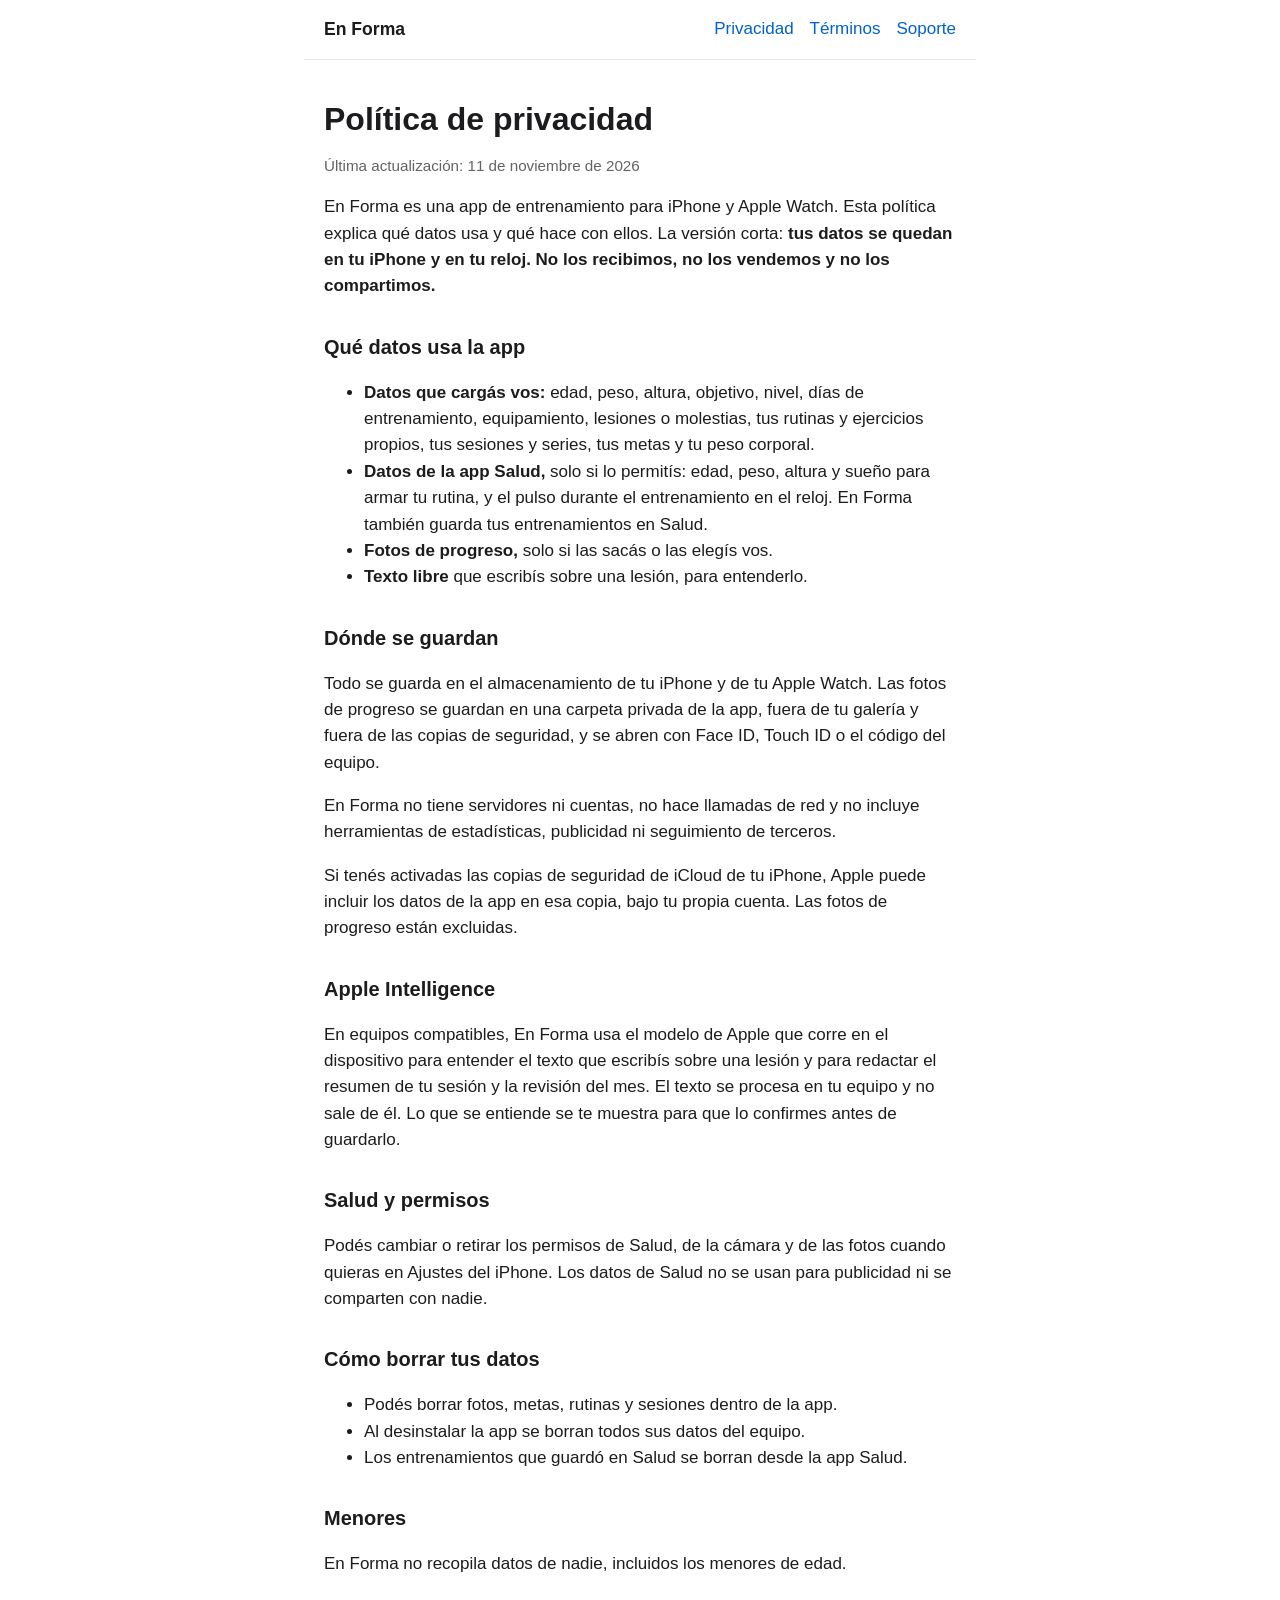
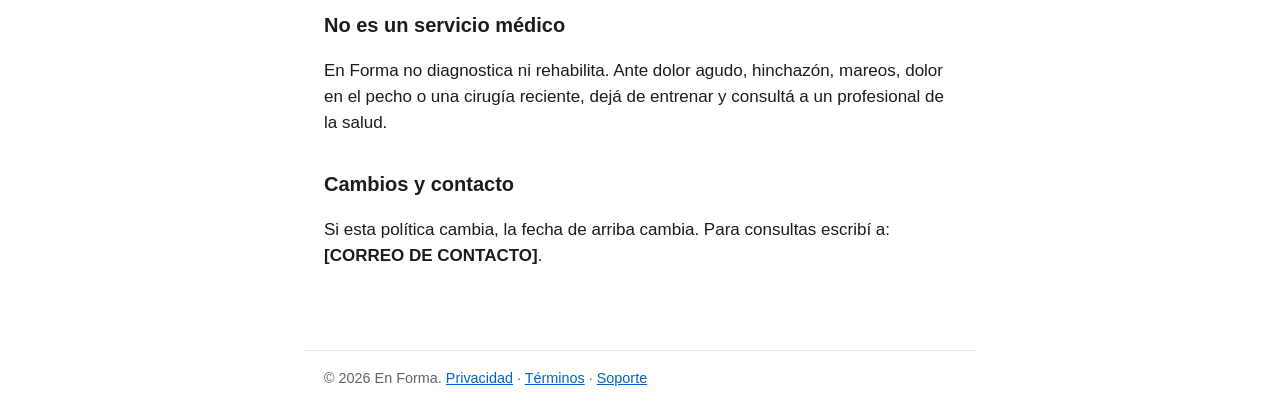
==== privacidad.html @ 7356922c "Sitio de En Forma: inicio, privacidad, términos y soporte Co-Authored-By: Claude Sonnet 5.5 <noreply" ====
<!doctype html>
<html lang="es-AR">
<head>
<meta charset="utf-8">
<meta name="viewport" content="width=device-width,initial-scale=1">
<title>Política de privacidad · En Forma</title>
<meta name="description" content="Qué datos usa En Forma y qué hace con ellos.">
<link rel="stylesheet" href="style.css">
</head>
<body>
<header><a class="logo" href="index.html">En Forma</a>
<nav><a href="privacidad.html">Privacidad</a><a href="terminos.html">Términos</a><a href="soporte.html">Soporte</a></nav></header>
<main>
<h1>Política de privacidad</h1>
<p class="muted">Última actualización: 11 de noviembre de 2026</p>
<p>En Forma es una app de entrenamiento para iPhone y Apple Watch. Esta política explica qué datos usa y qué hace con ellos. La versión corta: <strong>tus datos se quedan en tu iPhone y en tu reloj. No los recibimos, no los vendemos y no los compartimos.</strong></p>
<h2>Qué datos usa la app</h2>
<ul>
<li><strong>Datos que cargás vos:</strong> edad, peso, altura, objetivo, nivel, días de entrenamiento, equipamiento, lesiones o molestias, tus rutinas y ejercicios propios, tus sesiones y series, tus metas y tu peso corporal.</li>
<li><strong>Datos de la app Salud,</strong> solo si lo permitís: edad, peso, altura y sueño para armar tu rutina, y el pulso durante el entrenamiento en el reloj. En Forma también guarda tus entrenamientos en Salud.</li>
<li><strong>Fotos de progreso,</strong> solo si las sacás o las elegís vos.</li>
<li><strong>Texto libre</strong> que escribís sobre una lesión, para entenderlo.</li>
</ul>
<h2>Dónde se guardan</h2>
<p>Todo se guarda en el almacenamiento de tu iPhone y de tu Apple Watch. Las fotos de progreso se guardan en una carpeta privada de la app, fuera de tu galería y fuera de las copias de seguridad, y se abren con Face ID, Touch ID o el código del equipo.</p>
<p>En Forma no tiene servidores ni cuentas, no hace llamadas de red y no incluye herramientas de estadísticas, publicidad ni seguimiento de terceros.</p>
<p>Si tenés activadas las copias de seguridad de iCloud de tu iPhone, Apple puede incluir los datos de la app en esa copia, bajo tu propia cuenta. Las fotos de progreso están excluidas.</p>
<h2>Apple Intelligence</h2>
<p>En equipos compatibles, En Forma usa el modelo de Apple que corre en el dispositivo para entender el texto que escribís sobre una lesión y para redactar el resumen de tu sesión y la revisión del mes. El texto se procesa en tu equipo y no sale de él. Lo que se entiende se te muestra para que lo confirmes antes de guardarlo.</p>
<h2>Salud y permisos</h2>
<p>Podés cambiar o retirar los permisos de Salud, de la cámara y de las fotos cuando quieras en Ajustes del iPhone. Los datos de Salud no se usan para publicidad ni se comparten con nadie.</p>
<h2>Cómo borrar tus datos</h2>
<ul>
<li>Podés borrar fotos, metas, rutinas y sesiones dentro de la app.</li>
<li>Al desinstalar la app se borran todos sus datos del equipo.</li>
<li>Los entrenamientos que guardó en Salud se borran desde la app Salud.</li>
</ul>
<h2>Menores</h2>
<p>En Forma no recopila datos de nadie, incluidos los menores de edad.</p>
<h2>No es un servicio médico</h2>
<p>En Forma no diagnostica ni rehabilita. Ante dolor agudo, hinchazón, mareos, dolor en el pecho o una cirugía reciente, dejá de entrenar y consultá a un profesional de la salud.</p>
<h2>Cambios y contacto</h2>
<p>Si esta política cambia, la fecha de arriba cambia. Para consultas escribí a: <strong>[CORREO DE CONTACTO]</strong>.</p>
</main>
<footer>© 2026 En Forma. <a href="privacidad.html">Privacidad</a> · <a href="terminos.html">Términos</a> · <a href="soporte.html">Soporte</a></footer>
</body>
</html>
---- style.css ----
:root{--bg:#fff;--fg:#1c1c1e;--muted:#636366;--tint:#0062cc;--line:#e5e5ea;--card:#f2f2f7}
@media (prefers-color-scheme:dark){:root{--bg:#000;--fg:#f2f2f7;--muted:#aeaeb2;--tint:#4da3ff;--line:#2c2c2e;--card:#1c1c1e}}
*{box-sizing:border-box}
body{margin:0;background:var(--bg);color:var(--fg);font:17px/1.55 -apple-system,BlinkMacSystemFont,"SF Pro Text","Helvetica Neue",Arial,sans-serif}
main,header,footer{max-width:42rem;margin:0 auto;padding:1rem 1.25rem}
header{display:flex;justify-content:space-between;align-items:center;border-bottom:1px solid var(--line)}
header a.logo{font-weight:700;color:var(--fg);text-decoration:none;font-size:1.1rem}
nav a{margin-left:1rem;color:var(--tint);text-decoration:none}
h1{font-size:2rem;line-height:1.2;margin:1.5rem 0 .5rem}
h2{font-size:1.25rem;margin:2rem 0 .5rem}
p,li{color:var(--fg)}
.muted{color:var(--muted);font-size:.95rem}
.card{background:var(--card);border-radius:14px;padding:1rem 1.25rem;margin:1.25rem 0}
a{color:var(--tint)}
footer{border-top:1px solid var(--line);margin-top:3rem;color:var(--muted);font-size:.9rem}
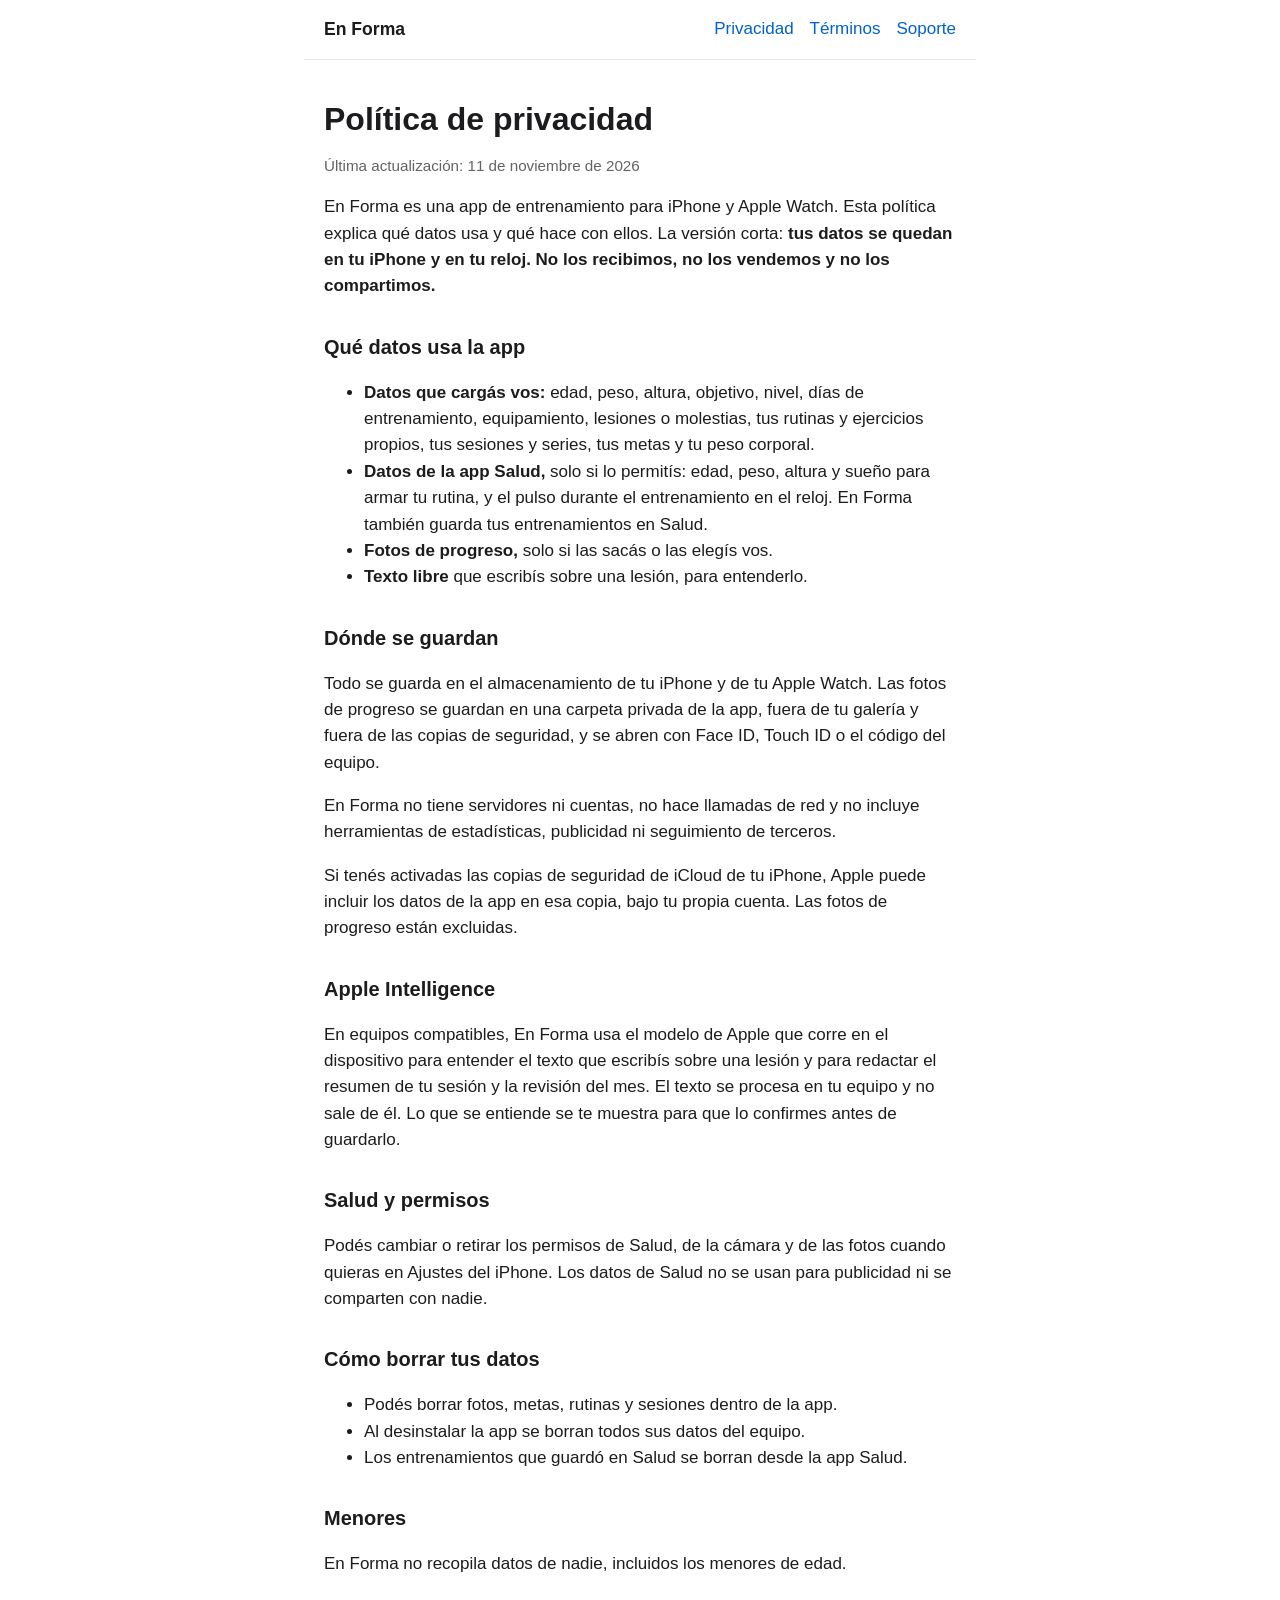
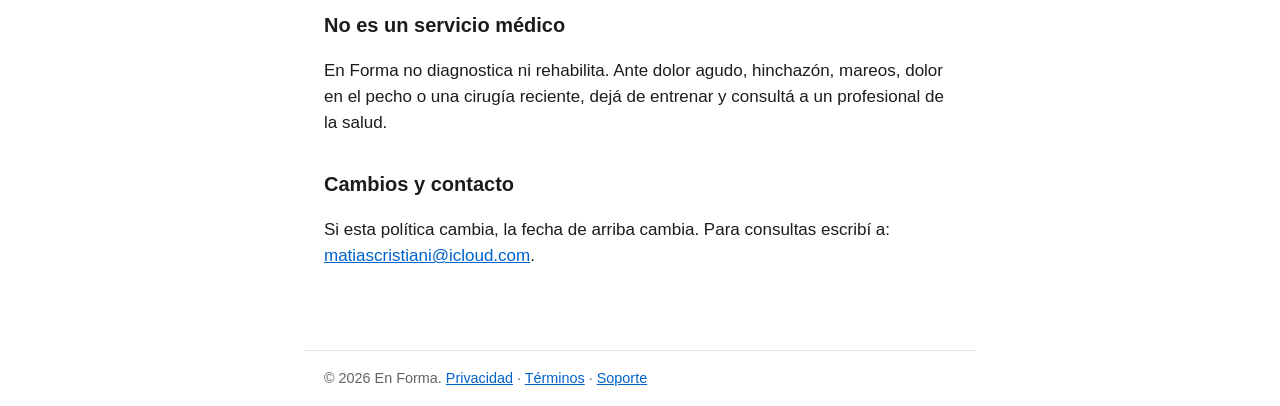
==== commit 728a5445: "Correo de contacto en privacidad, términos y soporte Co-Authored-By: Claude Sonnet 5.5 <noreply@anth" ====
--- a/privacidad.html
+++ b/privacidad.html
@@ -40,7 +40,7 @@
 <h2>No es un servicio médico</h2>
 <p>En Forma no diagnostica ni rehabilita. Ante dolor agudo, hinchazón, mareos, dolor en el pecho o una cirugía reciente, dejá de entrenar y consultá a un profesional de la salud.</p>
 <h2>Cambios y contacto</h2>
-<p>Si esta política cambia, la fecha de arriba cambia. Para consultas escribí a: <strong>[CORREO DE CONTACTO]</strong>.</p>
+<p>Si esta política cambia, la fecha de arriba cambia. Para consultas escribí a: <a href="mailto:matiascristiani@icloud.com">matiascristiani@icloud.com</a>.</p>
 </main>
 <footer>© 2026 En Forma. <a href="privacidad.html">Privacidad</a> · <a href="terminos.html">Términos</a> · <a href="soporte.html">Soporte</a></footer>
 </body>
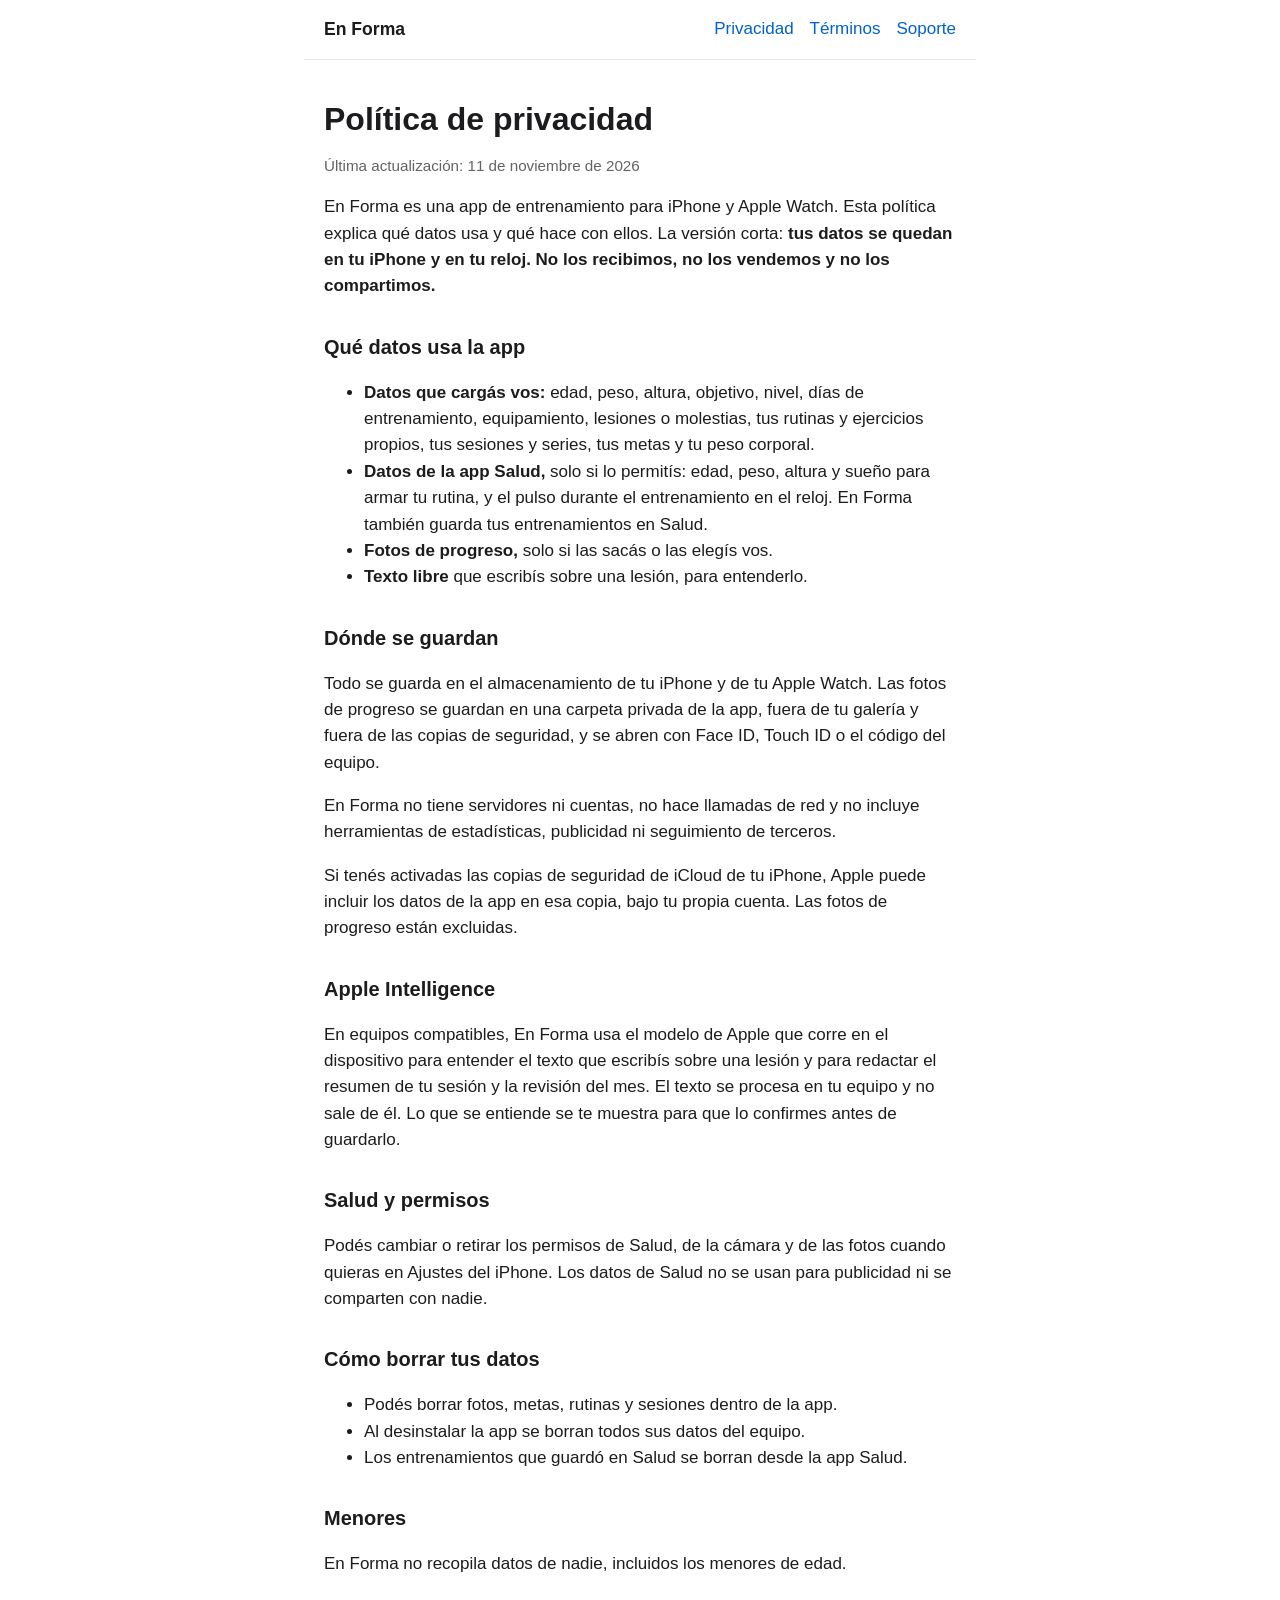
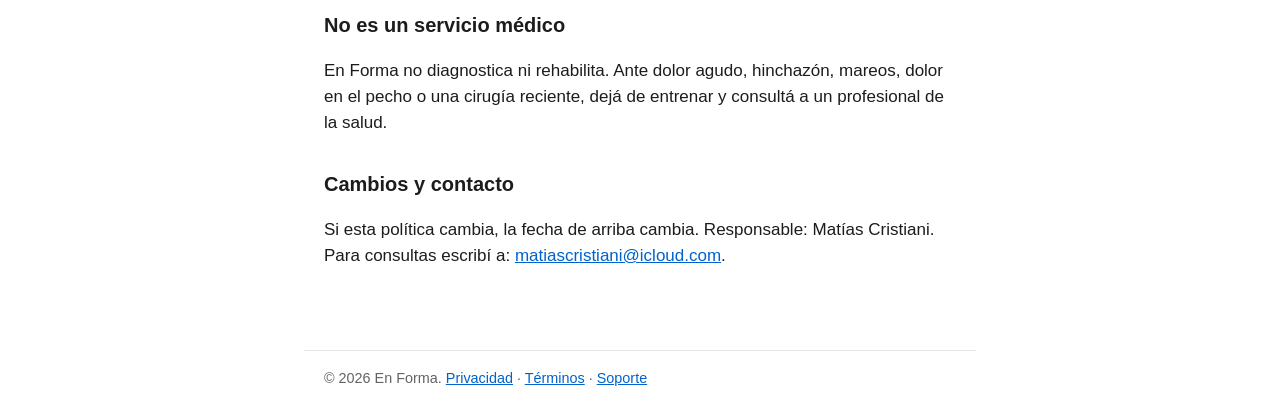
==== commit 4da1fc3d: "Responsable en privacidad, términos y soporte Co-Authored-By: Claude Sonnet 5.5 <noreply@anthropic.c" ====
--- a/privacidad.html
+++ b/privacidad.html
@@ -40,7 +40,7 @@
 <h2>No es un servicio médico</h2>
 <p>En Forma no diagnostica ni rehabilita. Ante dolor agudo, hinchazón, mareos, dolor en el pecho o una cirugía reciente, dejá de entrenar y consultá a un profesional de la salud.</p>
 <h2>Cambios y contacto</h2>
-<p>Si esta política cambia, la fecha de arriba cambia. Para consultas escribí a: <a href="mailto:matiascristiani@icloud.com">matiascristiani@icloud.com</a>.</p>
+<p>Si esta política cambia, la fecha de arriba cambia. Responsable: Matías Cristiani. Para consultas escribí a: <a href="mailto:matiascristiani@icloud.com">matiascristiani@icloud.com</a>.</p>
 </main>
 <footer>© 2026 En Forma. <a href="privacidad.html">Privacidad</a> · <a href="terminos.html">Términos</a> · <a href="soporte.html">Soporte</a></footer>
 </body>
